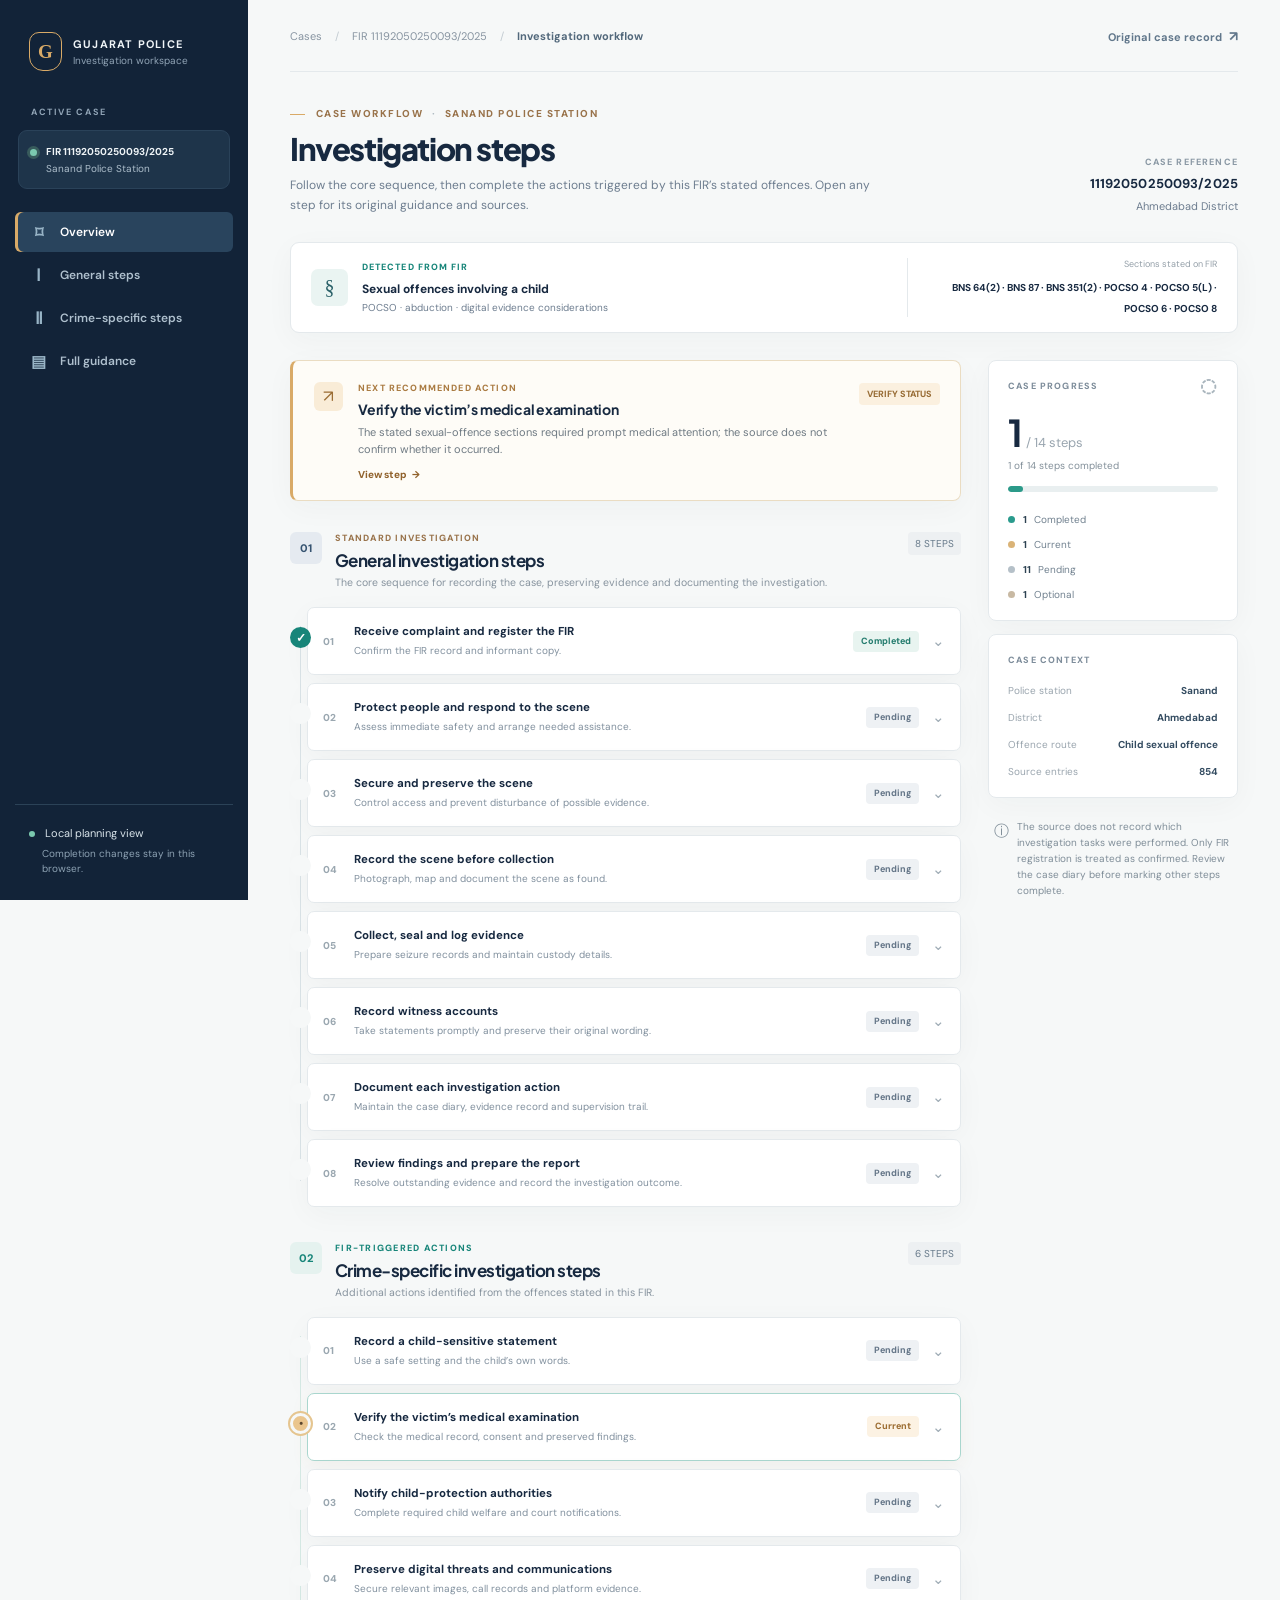
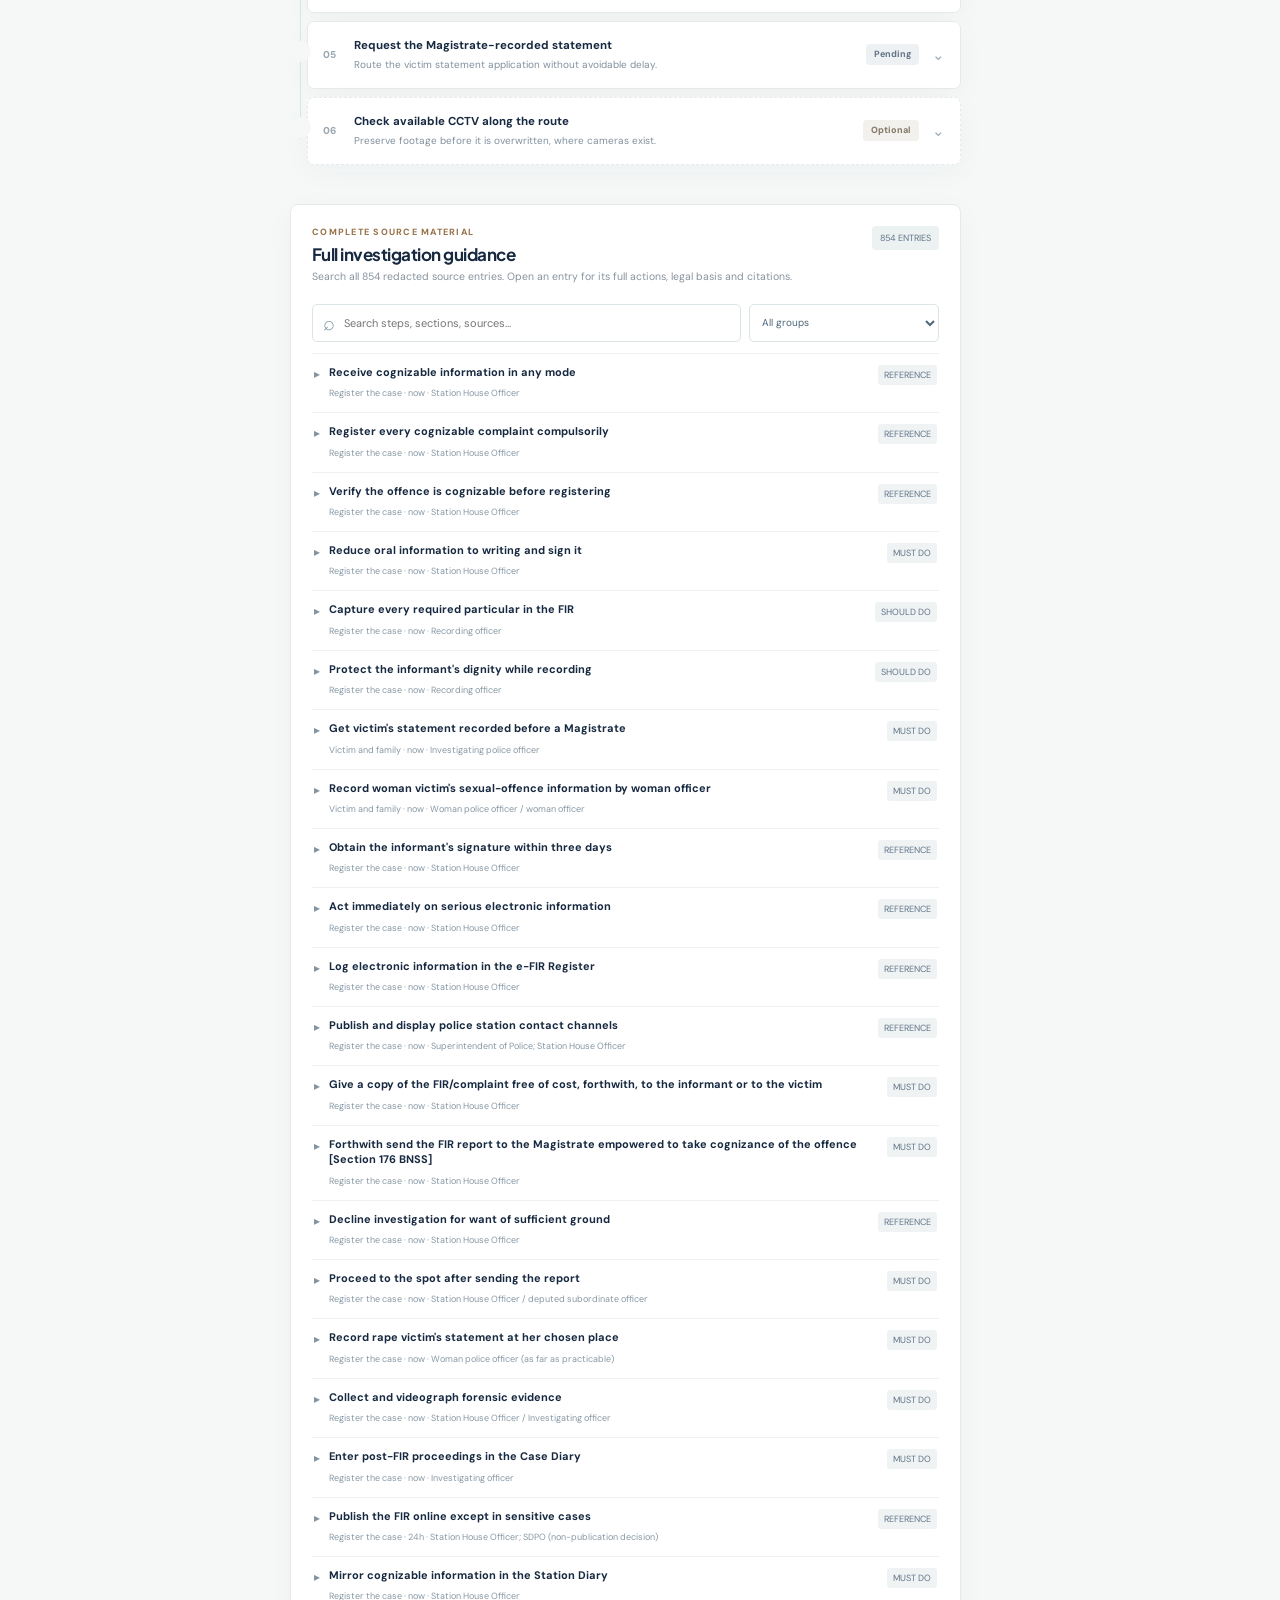
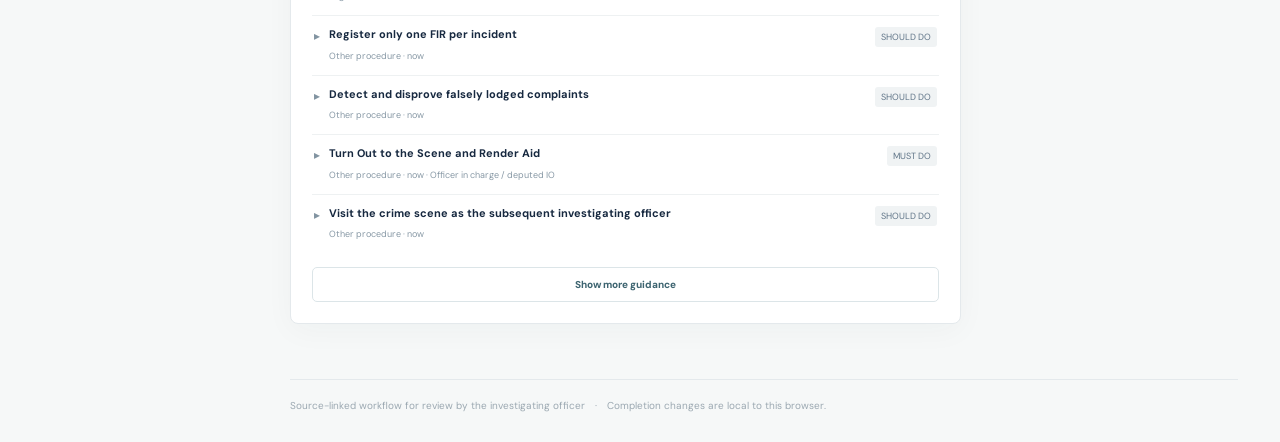
==== docs/index.html @ a94a1ee5 "Redesign investigation workflow for FIR 11192050250093" ====
<!doctype html>
<html lang="en">
<head>
  <meta charset="utf-8">
  <meta name="viewport" content="width=device-width, initial-scale=1">
  <meta name="theme-color" content="#122338">
  <meta name="description" content="A guided investigation workflow for FIR 11192050250093/2025, with source-linked general and crime-specific steps.">
  <title>Investigation workflow · FIR 11192050250093/2025</title>
  <link rel="icon" href="favicon.svg" type="image/svg+xml">
  <link rel="stylesheet" href="styles.css">
</head>
<body>
  <div class="shell">
    <aside class="sidebar" aria-label="Case navigation">
      <a class="brand" href="#top" aria-label="Investigation workspace home"><span class="brand-mark">G</span><span><strong>GUJARAT POLICE</strong><small>Investigation workspace</small></span></a>
      <div class="side-label">ACTIVE CASE</div>
      <div class="case-nav-card"><span class="case-dot"></span><div><strong>FIR 11192050250093/2025</strong><small>Sanand Police Station</small></div></div>
      <nav class="side-nav" aria-label="Page sections">
        <a href="#top" class="active"><span class="nav-icon">⌑</span> Overview</a>
        <a href="#general"><span class="nav-icon">Ⅰ</span> General steps</a>
        <a href="#specific"><span class="nav-icon">Ⅱ</span> Crime-specific steps</a>
        <a href="#library"><span class="nav-icon">▤</span> Full guidance</a>
      </nav>
      <div class="side-foot"><span class="secure-dot"></span> Local planning view <small>Completion changes stay in this browser.</small></div>
    </aside>

    <main id="top" class="main-content">
      <header class="topbar"><div class="breadcrumbs">Cases <span>/</span> FIR 11192050250093/2025 <span>/</span> <strong>Investigation workflow</strong></div><a class="source-link" href="http://200.234.38.244/cases/11192050250093-2025/index.html" target="_blank" rel="noopener noreferrer">Original case record <span aria-hidden="true">↗</span></a></header>
      <div id="load-error" class="load-error" role="alert" hidden>Case guidance could not be loaded. Refresh this page to try again.</div>
      <div class="page-intro"><div><div class="eyebrow"><span class="eyebrow-line"></span> CASE WORKFLOW <span class="eyebrow-separator">·</span> SANAND POLICE STATION</div><h1>Investigation steps</h1><p>Follow the core sequence, then complete the actions triggered by this FIR’s stated offences. Open any step for its original guidance and sources.</p></div><div class="case-id"><small>CASE REFERENCE</small><strong>11192050250093/2025</strong><span>Ahmedabad District</span></div></div>

      <section class="case-strip" aria-label="Case context"><div><span class="strip-icon">§</span><div><small>DETECTED FROM FIR</small><strong>Sexual offences involving a child</strong><p>POCSO · abduction · digital evidence considerations</p></div></div><div class="case-strip-meta"><span>Sections stated on FIR</span><strong id="section-list">Loading…</strong></div></section>

      <div class="workspace">
        <div class="workflow-column">
          <section class="attention-card" aria-labelledby="next-title"><div class="attention-icon">↗</div><div><div class="attention-label">NEXT RECOMMENDED ACTION</div><h2 id="next-title">Loading case guidance…</h2><p id="next-reason"></p><button id="jump-next" class="text-action" type="button">View step <span aria-hidden="true">→</span></button></div><span class="attention-time" id="next-time"></span></section>

          <div class="section-heading" id="general"><div class="section-no">01</div><div><div class="section-kicker">STANDARD INVESTIGATION</div><h2>General investigation steps</h2><p>The core sequence for recording the case, preserving evidence and documenting the investigation.</p></div><span class="step-count" id="general-count"></span></div>
          <div class="timeline" id="general-list" aria-label="General investigation steps"></div>

          <div class="section-heading second" id="specific"><div class="section-no teal">02</div><div><div class="section-kicker teal-text">FIR-TRIGGERED ACTIONS</div><h2>Crime-specific investigation steps</h2><p id="specific-description">Additional actions identified from the offences stated in this FIR.</p></div><span class="step-count" id="specific-count"></span></div>
          <div class="timeline specific-line" id="specific-list" aria-label="Crime-specific investigation steps"></div>

          <section class="library" id="library"><div class="library-heading"><div><div class="section-kicker">COMPLETE SOURCE MATERIAL</div><h2>Full investigation guidance</h2><p id="library-intro">Every original guidance entry remains available here, including legal basis, detailed actions and source citations.</p></div><span class="library-total" id="library-total"></span></div><div class="library-controls"><label class="search-wrap"><span aria-hidden="true">⌕</span><span class="sr-only">Search guidance</span><input id="library-search" type="search" placeholder="Search steps, sections, sources…"></label><select id="library-group" aria-label="Filter guidance group"><option value="">All groups</option></select></div><div id="library-results" class="library-results" aria-live="polite"></div><button id="library-more" class="more-button" type="button" hidden>Show more guidance</button></section>
        </div>

        <aside class="insight-column" aria-label="Investigation progress and case context"><section class="progress-panel"><div class="panel-top"><span>CASE PROGRESS</span><span class="panel-more">◌</span></div><div class="progress-number"><strong id="progress-done">1</strong><span>/ <span id="progress-total">14</span> steps</span></div><p id="progress-copy">1 of 14 steps completed</p><div class="progress-track" role="progressbar" aria-label="Investigation progress" aria-valuemin="0" aria-valuemax="14" aria-valuenow="1" id="progress-bar"><span id="progress-fill"></span></div><div class="progress-breakdown"><span><i class="key-dot done"></i><b id="count-complete">1</b> Completed</span><span><i class="key-dot current"></i><b id="count-current">1</b> Current</span><span><i class="key-dot pending"></i><b id="count-pending">11</b> Pending</span><span><i class="key-dot optional"></i><b id="count-optional">1</b> Optional</span></div></section><section class="context-panel"><div class="panel-top"><span>CASE CONTEXT</span></div><dl><div><dt>Police station</dt><dd>Sanand</dd></div><div><dt>District</dt><dd>Ahmedabad</dd></div><div><dt>Offence route</dt><dd>Child sexual offence</dd></div><div><dt>Source entries</dt><dd id="source-count">854</dd></div></dl></section><div class="status-note"><span>ⓘ</span><p>The source does not record which investigation tasks were performed. Only FIR registration is treated as confirmed. Review the case diary before marking other steps complete.</p></div></aside>
      </div>
      <footer class="footer">Source-linked workflow for review by the investigating officer <span>·</span> Completion changes are local to this browser.</footer>
    </main>
  </div>
  <script src="app.js" defer></script>
</body>
</html>
---- docs/styles.css ----
@import url('https://fonts.googleapis.com/css2?family=DM+Sans:wght@400;500;600;700&family=Plus+Jakarta+Sans:wght@500;600;700;800&display=swap');
:root{--ink:#172940;--muted:#6d7d8f;--navy:#122338;--navy-2:#1d344e;--line:#e4e9ec;--paper:#fff;--bg:#f6f8f8;--teal:#178579;--teal-soft:#e8f4f1;--gold:#d9aa67;--amber:#ad7333;--amber-soft:#fbf4e8;--shadow:0 7px 30px rgba(25,50,67,.035);font-family:'DM Sans',Arial,sans-serif;color:var(--ink);background:var(--bg)}*{box-sizing:border-box}html{scroll-behavior:smooth}body{margin:0;min-width:320px}button,input,select{font:inherit}button{cursor:pointer}a{color:inherit;text-decoration:none}.sr-only{position:absolute;width:1px;height:1px;padding:0;margin:-1px;overflow:hidden;clip:rect(0,0,0,0);white-space:nowrap;border:0}.shell{display:flex;min-height:100vh}.sidebar{width:248px;flex:0 0 248px;background:var(--navy);color:#eff4f7;position:sticky;top:0;height:100vh;padding:32px 15px 24px;display:flex;flex-direction:column}.brand{display:flex;align-items:center;gap:11px;padding:0 14px 35px}.brand-mark{display:grid;place-items:center;width:33px;height:39px;border:1.5px solid var(--gold);border-radius:10px 10px 14px 14px;color:var(--gold);font-family:Georgia,serif;font-size:19px;font-weight:700}.brand strong{display:block;font-size:11px;letter-spacing:.11em}.brand small{display:block;color:#91a4b6;font-size:10px;margin-top:3px}.side-label{font-size:9px;letter-spacing:.18em;font-weight:700;color:#91a4b6;padding:0 16px 12px}.case-nav-card{display:flex;gap:9px;align-items:flex-start;background:#1e344a;border:1px solid #2a4259;border-radius:9px;padding:13px 11px;margin:0 3px 23px}.case-dot{height:7px;width:7px;border-radius:50%;background:#7bc9af;box-shadow:0 0 0 3px #385b5c;margin-top:5px;flex:0 0 auto}.case-nav-card strong{display:block;font-size:10px;font-weight:700;line-height:1.5}.case-nav-card small{display:block;color:#aebfcc;font-size:10px;margin-top:3px}.side-nav{display:grid;gap:3px}.side-nav a{height:40px;display:flex;align-items:center;gap:13px;padding:0 15px;border-radius:6px;color:#afc0ce;font-size:12px;font-weight:600}.side-nav a:hover,.side-nav a:focus-visible{background:#233b54;color:#fff}.side-nav a.active{background:#29445d;color:#fff;box-shadow:inset 3px 0 var(--gold)}.nav-icon{width:17px;text-align:center;font-family:Georgia,serif;font-size:16px;color:#98b4c6}.side-foot{margin-top:auto;color:#d8e3e9;border-top:1px solid #2b4257;padding:20px 14px 0;font-size:11px;line-height:1.5}.side-foot small{display:block;color:#8da2b3;margin:5px 0 0 13px;font-size:10px}.secure-dot{display:inline-block;width:6px;height:6px;background:#7bc9af;border-radius:50%;margin-right:7px}.main-content{min-width:0;flex:1;padding:0 42px}.topbar{height:72px;display:flex;align-items:center;justify-content:space-between;border-bottom:1px solid var(--line);gap:12px}.breadcrumbs{color:#8794a1;font-size:11px;white-space:nowrap;overflow:hidden;text-overflow:ellipsis}.breadcrumbs span{padding:0 10px;color:#c2cbd1}.breadcrumbs strong{color:#52687b;font-weight:700}.source-link{font-size:11px;font-weight:700;color:#61778b;white-space:nowrap}.source-link:hover{text-decoration:underline}.source-link span{font-size:14px;margin-left:4px}.page-intro{display:flex;align-items:end;justify-content:space-between;gap:20px;padding:35px 0 26px}.eyebrow,.section-kicker{font-size:10px;letter-spacing:.15em;color:#99734b;font-weight:800}.eyebrow-line{display:inline-block;width:15px;height:1px;background:var(--gold);vertical-align:middle;margin-right:7px}.eyebrow-separator{padding:0 5px;color:#aeb9c0}h1,h2,h3,p{margin-top:0}h1,h2,h3{font-family:'Plus Jakarta Sans',Arial,sans-serif}h1{font-size:31px;letter-spacing:-.045em;margin:9px 0 7px;font-weight:800}.page-intro p{font-size:12px;color:var(--muted);margin:0;max-width:600px;line-height:1.7}.case-id{text-align:right;white-space:nowrap;padding-bottom:1px}.case-id small{display:block;font-size:9px;letter-spacing:.13em;color:#8b99a5;font-weight:800}.case-id strong{display:block;font-size:13px;margin:7px 0 2px;letter-spacing:.01em}.case-id span{font-size:11px;color:var(--muted)}.case-strip{background:#fff;border:1px solid var(--line);border-radius:9px;box-shadow:var(--shadow);display:flex;align-items:center;justify-content:space-between;gap:18px;padding:15px 20px;margin-bottom:27px}.case-strip>div:first-child{display:flex;align-items:center;gap:14px}.strip-icon{width:37px;height:37px;border-radius:7px;display:grid;place-items:center;color:#285f67;background:#eaf4f2;font-family:Georgia,serif;font-size:20px}.case-strip small{display:block;font-size:9px;color:var(--teal);font-weight:800;letter-spacing:.12em;margin-bottom:4px}.case-strip strong{font-size:12px}.case-strip p{font-size:10px;color:var(--muted);margin:3px 0 0}.case-strip-meta{text-align:right;border-left:1px solid var(--line);padding-left:20px;max-width:310px}.case-strip-meta span{display:block;color:#95a0a9;font-size:9px;margin-bottom:5px}.case-strip-meta strong{font-size:10px;line-height:1.5}.workspace{display:grid;grid-template-columns:minmax(0,1fr) 250px;gap:27px;align-items:start;max-width:1450px;margin:auto}.workflow-column{min-width:0}.attention-card{min-height:119px;background:#fefcf7;border:1px solid #eadcc2;border-left:3px solid var(--gold);box-shadow:var(--shadow);border-radius:8px;padding:21px 21px 17px;display:flex;gap:15px;position:relative;margin-bottom:31px}.attention-icon{width:29px;height:29px;flex:0 0 auto;border-radius:6px;background:#f9ecd7;color:#9b6d34;display:grid;place-items:center;font-size:17px}.attention-label{font-size:9px;letter-spacing:.13em;font-weight:800;color:#aa7b42;margin-bottom:6px}.attention-card h2{font-size:14px;line-height:1.4;letter-spacing:-.015em;margin:0 110px 5px 0}.attention-card p{font-size:11px;line-height:1.5;color:#6f7a83;margin:0 90px 5px 0}.text-action{border:0;background:none;color:#91622c;font-size:10px;font-weight:800;padding:0}.text-action:hover{text-decoration:underline}.text-action span{margin-left:3px}.attention-time{position:absolute;top:22px;right:20px;background:#fbf0df;color:#986c35;font-size:9px;font-weight:800;padding:5px 8px;border-radius:4px}.section-heading{display:flex;align-items:flex-start;gap:13px;margin-bottom:15px;scroll-margin-top:24px}.section-heading.second{margin-top:35px}.section-no{width:32px;height:32px;flex:0 0 32px;background:#e5eaf0;color:#365370;border-radius:6px;display:grid;place-items:center;font-size:11px;font-weight:800}.section-no.teal{background:#e5f2ef;color:var(--teal)}.teal-text{color:var(--teal)}.section-kicker{font-size:9px;letter-spacing:.14em;margin:0 0 5px}.section-heading h2,.library h2{font-size:17px;letter-spacing:-.03em;margin:0 0 4px}.section-heading p,.library-heading p{font-size:10.5px;color:#87939e;line-height:1.6;margin:0}.step-count{margin-left:auto;font-size:10px;color:#657889;background:#edf0f2;border-radius:4px;white-space:nowrap;padding:5px 7px}.timeline{position:relative;padding-left:17px}.timeline:before{content:'';position:absolute;left:10px;top:19px;bottom:26px;width:1px;background:#d9e2e6}.timeline.specific-line:before{background:#d5e9e4}.step-item{position:relative;margin-bottom:8px}.step-node{position:absolute;left:-17px;top:20px;width:21px;height:21px;background:var(--bg);border-radius:50%;z-index:2;display:grid;place-items:center;color:#a3b0b9;font-weight:800;font-size:11px}.step-item.complete .step-node{background:var(--teal);color:#fff;font-size:12px}.step-item.current .step-node{background:#eac58d;color:#5b462d;border:3px solid var(--bg);box-shadow:0 0 0 2px #e5c58f}.step-card{display:block;background:var(--paper);border:1px solid var(--line);border-radius:7px;box-shadow:var(--shadow);overflow:hidden}.step-item.current .step-card{border-color:#dec69d;box-shadow:0 4px 17px rgba(177,132,72,.07)}.step-item.specific.current .step-card{border-color:#a9d6ce}.step-item.optional .step-card{border-style:dashed}.step-card summary{list-style:none;display:flex;align-items:center;gap:12px;padding:15px 15px;cursor:pointer;min-height:66px}.step-card summary::-webkit-details-marker{display:none}.step-card summary:hover{background:#fafcfc}.step-order{font-size:10px;color:#9aa7b0;font-weight:800;min-width:19px}.step-main{flex:1;min-width:0}.step-main strong{display:block;font-size:11.5px;line-height:1.35;font-weight:700}.step-main small{display:block;color:#81909e;font-size:10px;margin-top:4px;line-height:1.4}.badge{font-size:9px;font-weight:800;line-height:1;white-space:nowrap;padding:6px 8px;border-radius:4px}.badge.complete{color:#247c6e;background:#e8f4f0}.badge.current{color:#9c6d32;background:#fcf2e3}.badge.pending{color:#657688;background:#eef1f4}.badge.optional{color:#857868;background:#f3f1ee}.chevron{color:#9eabb5;margin-left:1px;font-size:15px;transition:transform .2s}.step-card[open] .chevron{transform:rotate(180deg)}.step-detail{border-top:1px solid var(--line);padding:14px 17px 16px 46px;color:#4f6172}.step-detail p{font-size:11px;line-height:1.6;margin:0 0 12px}.detail-label{font-size:9px;font-weight:800;letter-spacing:.11em;color:#8492a0;margin:0 0 7px}.source-actions{display:grid;gap:6px;padding-left:15px;margin:0 0 13px;font-size:10.5px;line-height:1.5}.source-actions li{padding-left:2px}.source-citations{display:flex;flex-wrap:wrap;gap:5px;margin:0 0 12px}.citation-tag{background:#eef2f4;color:#596d7e;border-radius:4px;font-size:9px;padding:4px 6px}.detail-foot{display:flex;align-items:center;justify-content:space-between;gap:10px}.detail-foot small{font-size:9.5px;color:#81909d}.complete-button{border:1px solid #bcd6cf;background:#f4faf8;border-radius:4px;color:#217a6e;font-size:10px;font-weight:800;padding:7px 10px;white-space:nowrap}.complete-button:hover{background:#e6f3ee}.complete-button.undo{color:#667b89;border-color:#d9e1e5;background:#fff}.insight-column{position:sticky;top:22px;display:grid;gap:13px}.progress-panel,.context-panel{background:#fff;border:1px solid var(--line);border-radius:8px;padding:19px;box-shadow:var(--shadow)}.panel-top{display:flex;justify-content:space-between;align-items:center;color:#7e8d9b;font-size:9px;font-weight:800;letter-spacing:.13em}.panel-more{font-size:19px;line-height:.5;color:#a9b5bd}.progress-number{margin-top:22px;display:flex;align-items:baseline;gap:6px}.progress-number strong{font-family:'Plus Jakarta Sans';font-size:37px;letter-spacing:-.07em;line-height:1}.progress-number span{font-size:13px;color:#99a5af}.progress-panel>p{font-size:10px;color:#83909a;margin:8px 0 14px}.progress-track{height:6px;background:#e9eff0;border-radius:99px;overflow:hidden}.progress-track span{display:block;background:#2b9a89;width:7.14%;height:100%;border-radius:99px;transition:width .2s}.progress-breakdown{display:grid;gap:12px;margin-top:21px;font-size:10px;color:#71818f}.progress-breakdown>span{display:flex;align-items:center;gap:7px}.progress-breakdown b{color:#2d4252;font-weight:700}.key-dot{display:inline-block;width:7px;height:7px;border-radius:50%;margin-right:1px}.key-dot.done{background:#2a9b8d}.key-dot.current{background:#dab377}.key-dot.pending{background:#b5c0c8}.context-panel{padding:19px}.context-panel dl{margin:18px 0 0}.context-panel dl div{display:flex;align-items:start;justify-content:space-between;gap:8px;margin-top:14px}.context-panel dt{font-size:10px;color:#9aa5ae}.context-panel dd{font-size:10px;color:#344c61;text-align:right;margin:0;font-weight:700}.status-note{display:flex;gap:8px;color:#7f8d98;padding:8px 6px;font-size:10px;line-height:1.6}.status-note span{font-size:15px;flex:0 0 auto}.status-note p{margin:0}.library{margin:39px 0 55px;border:1px solid var(--line);background:#fff;border-radius:8px;box-shadow:var(--shadow);padding:21px;scroll-margin-top:24px}.library-heading{display:flex;gap:15px;justify-content:space-between}.library-total{font-size:9px;white-space:nowrap;padding:6px 8px;height:max-content;border-radius:4px;background:#ecf1f2;color:#607687}.library-controls{display:flex;gap:8px;margin:18px 0 11px}.search-wrap{display:flex;align-items:center;gap:7px;border:1px solid #dce4e7;border-radius:5px;padding:0 10px;flex:1;color:#8499a7}.search-wrap span{font-size:20px}.search-wrap input{border:0;outline:none;background:transparent;min-width:0;width:100%;height:36px;font-size:11px;color:var(--ink)}.library select{height:38px;max-width:190px;border:1px solid #dce4e7;background:#fff;color:#50687a;border-radius:5px;font-size:10px;padding:0 8px}.library-result{border-top:1px solid #eef1f2}.library-result summary{list-style:none;display:flex;gap:9px;align-items:flex-start;padding:11px 2px;cursor:pointer}.library-result summary::-webkit-details-marker{display:none}.library-result summary:hover{color:#187f73}.library-result .result-arrow{font-size:12px;color:#8294a1;margin-top:1px}.library-result summary span:nth-child(2){flex:1}.library-result strong{display:block;font-size:11px;line-height:1.4}.library-result small{font-size:9px;color:#8798a5}.result-status{font-size:9px;color:#607588;background:#f0f3f4;border-radius:3px;padding:4px 6px;white-space:nowrap}.result-detail{padding:0 17px 13px;font-size:10.5px;color:#51677a;line-height:1.65}.result-detail p{margin:0 0 8px}.result-detail ul{padding-left:18px;margin:7px 0}.result-detail li{margin-bottom:4px}.result-detail h4{font-size:9px;letter-spacing:.08em;color:#7c8f9b;margin:12px 0 4px;text-transform:uppercase}.result-detail .citation-tag{display:inline-block;margin:2px 3px 2px 0}.more-button{width:100%;border:1px solid #dce5e8;border-radius:5px;background:#fff;color:#3d6470;font-size:10px;font-weight:800;padding:10px;margin-top:14px}.more-button:hover{background:#f4f8f8}.empty-results{font-size:11px;color:#7d8c98;padding:18px 0}.footer{font-size:10px;color:#9ba8b1;border-top:1px solid var(--line);padding:19px 0 30px;max-width:1450px;margin:auto}.footer span{padding:0 7px}.load-error{margin-top:15px;background:#fff3e8;color:#915329;border:1px solid #e9c49c;border-radius:5px;padding:12px;font-size:12px}
@media(max-width:1180px){.main-content{padding:0 28px}.workspace{grid-template-columns:minmax(0,1fr) 230px;gap:17px}.sidebar{width:220px;flex-basis:220px}.case-id{display:none}}
@media(max-width:900px){.sidebar{width:74px;flex-basis:74px;align-items:center;padding:20px 7px}.brand{padding:0 0 25px}.brand strong,.brand small,.side-label,.case-nav-card,.side-nav a:not(.active),.side-foot{display:none}.side-nav a.active{font-size:0;padding:0;width:42px;justify-content:center}.side-nav a.active .nav-icon{font-size:20px}.main-content{padding:0 22px}.workspace{grid-template-columns:1fr}.insight-column{position:static;grid-row:1;grid-template-columns:1fr 1fr}.status-note{grid-column:1/-1}.progress-panel,.context-panel{min-height:180px}}
@media(max-width:620px){.shell{display:block}.sidebar{position:static;width:100%;height:auto;display:flex;flex-direction:row;justify-content:space-between;padding:9px 14px}.brand{padding:0}.brand strong,.brand small{display:block}.side-nav{display:flex;gap:3px}.side-nav a{display:flex!important;width:32px!important;height:32px!important;font-size:0!important;padding:0!important;justify-content:center}.side-nav a .nav-icon{font-size:16px!important}.main-content{padding:0 15px}.topbar{height:50px}.breadcrumbs{font-size:9px}.source-link{font-size:9px}.page-intro{padding:23px 0 18px}.page-intro h1{font-size:26px}.page-intro p{font-size:11px}.case-strip{display:block;padding:13px;margin-bottom:17px}.case-strip-meta{max-width:none;text-align:left;margin-top:12px;padding:10px 0 0;border-left:0;border-top:1px solid var(--line)}.insight-column{grid-template-columns:1fr 1fr;gap:8px}.progress-panel,.context-panel{padding:12px;min-height:0}.progress-number{margin-top:13px}.progress-number strong{font-size:27px}.progress-breakdown{gap:6px;margin-top:12px}.context-panel dl{margin-top:11px}.context-panel dl div{margin-top:9px;display:block}.context-panel dd{text-align:left;margin-top:2px}.attention-card{margin-bottom:22px;padding:15px}.attention-card h2,.attention-card p{margin-right:0}.attention-time{position:static;align-self:start;white-space:nowrap}.section-heading h2,.library h2{font-size:15px}.step-count{display:none}.step-card summary{gap:8px;padding:12px 10px}.badge{font-size:8px;padding:5px 6px}.step-main strong{font-size:11px}.step-detail{padding:12px 12px 14px 38px}.library{padding:15px}.library-controls{display:block}.library select{margin-top:7px;max-width:none;width:100%}.footer{padding-bottom:20px}}
@media(prefers-reduced-motion:reduce){html{scroll-behavior:auto}.progress-track span,.chevron{transition:none}}
.key-dot.optional{background:#c8b9a3}.complete-button:disabled{cursor:default;opacity:.7}
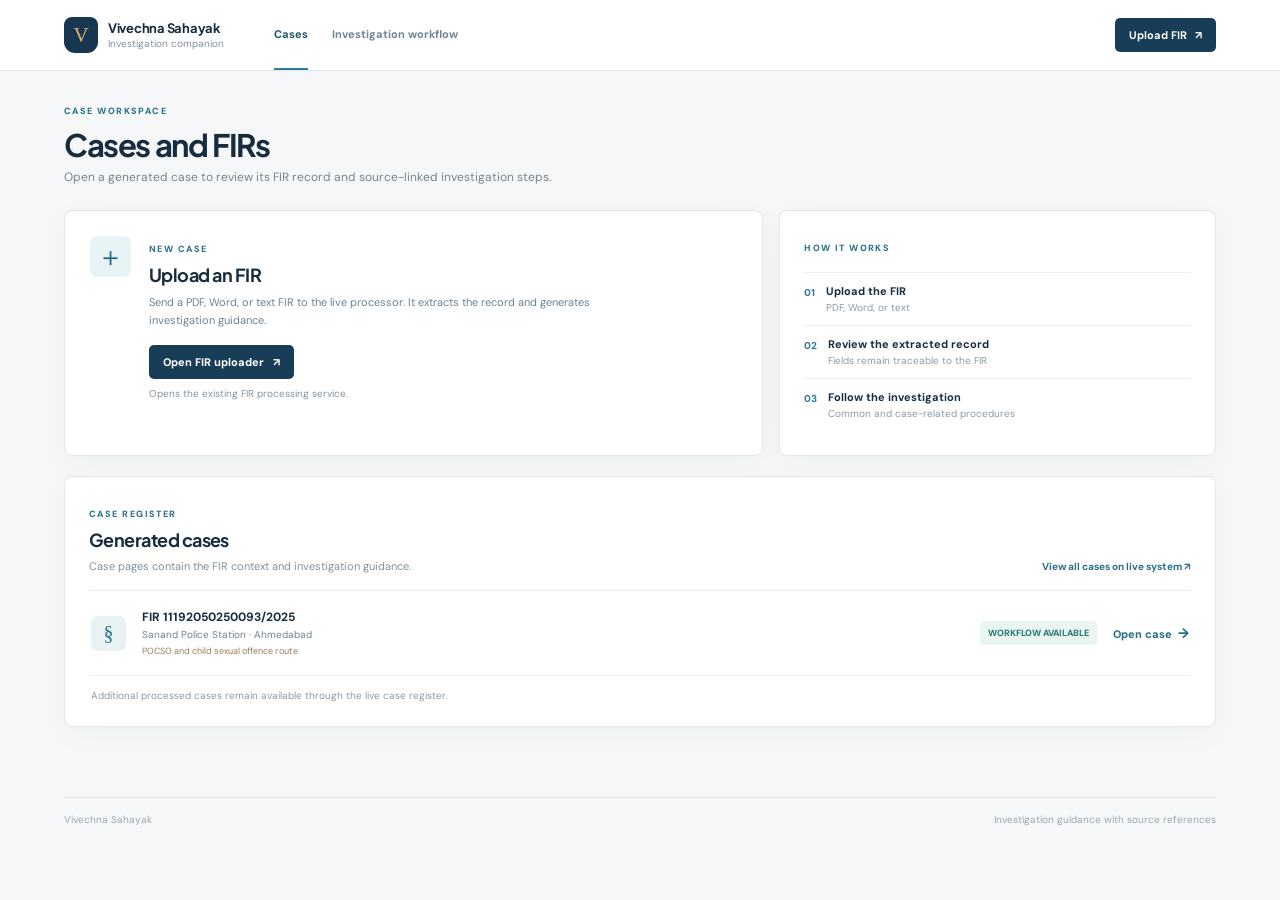
==== commit 2b7b2e68: "Integrate investigation timeline into case website" ====
--- a/docs/index.html
+++ b/docs/index.html
@@ -3,52 +3,22 @@
 <head>
   <meta charset="utf-8">
   <meta name="viewport" content="width=device-width, initial-scale=1">
-  <meta name="theme-color" content="#122338">
-  <meta name="description" content="A guided investigation workflow for FIR 11192050250093/2025, with source-linked general and crime-specific steps.">
-  <title>Investigation workflow · FIR 11192050250093/2025</title>
+  <meta name="theme-color" content="#15334b">
+  <meta name="description" content="Vivechna Sahayak case workspace: upload an FIR and open source-linked investigation guidance.">
+  <title>Vivechna Sahayak · Cases</title>
   <link rel="icon" href="favicon.svg" type="image/svg+xml">
-  <link rel="stylesheet" href="styles.css">
+  <link rel="stylesheet" href="home.css">
 </head>
 <body>
-  <div class="shell">
-    <aside class="sidebar" aria-label="Case navigation">
-      <a class="brand" href="#top" aria-label="Investigation workspace home"><span class="brand-mark">G</span><span><strong>GUJARAT POLICE</strong><small>Investigation workspace</small></span></a>
-      <div class="side-label">ACTIVE CASE</div>
-      <div class="case-nav-card"><span class="case-dot"></span><div><strong>FIR 11192050250093/2025</strong><small>Sanand Police Station</small></div></div>
-      <nav class="side-nav" aria-label="Page sections">
-        <a href="#top" class="active"><span class="nav-icon">⌑</span> Overview</a>
-        <a href="#general"><span class="nav-icon">Ⅰ</span> General steps</a>
-        <a href="#specific"><span class="nav-icon">Ⅱ</span> Crime-specific steps</a>
-        <a href="#library"><span class="nav-icon">▤</span> Full guidance</a>
-      </nav>
-      <div class="side-foot"><span class="secure-dot"></span> Local planning view <small>Completion changes stay in this browser.</small></div>
-    </aside>
-
-    <main id="top" class="main-content">
-      <header class="topbar"><div class="breadcrumbs">Cases <span>/</span> FIR 11192050250093/2025 <span>/</span> <strong>Investigation workflow</strong></div><a class="source-link" href="http://200.234.38.244/cases/11192050250093-2025/index.html" target="_blank" rel="noopener noreferrer">Original case record <span aria-hidden="true">↗</span></a></header>
-      <div id="load-error" class="load-error" role="alert" hidden>Case guidance could not be loaded. Refresh this page to try again.</div>
-      <div class="page-intro"><div><div class="eyebrow"><span class="eyebrow-line"></span> CASE WORKFLOW <span class="eyebrow-separator">·</span> SANAND POLICE STATION</div><h1>Investigation steps</h1><p>Follow the core sequence, then complete the actions triggered by this FIR’s stated offences. Open any step for its original guidance and sources.</p></div><div class="case-id"><small>CASE REFERENCE</small><strong>11192050250093/2025</strong><span>Ahmedabad District</span></div></div>
-
-      <section class="case-strip" aria-label="Case context"><div><span class="strip-icon">§</span><div><small>DETECTED FROM FIR</small><strong>Sexual offences involving a child</strong><p>POCSO · abduction · digital evidence considerations</p></div></div><div class="case-strip-meta"><span>Sections stated on FIR</span><strong id="section-list">Loading…</strong></div></section>
-
-      <div class="workspace">
-        <div class="workflow-column">
-          <section class="attention-card" aria-labelledby="next-title"><div class="attention-icon">↗</div><div><div class="attention-label">NEXT RECOMMENDED ACTION</div><h2 id="next-title">Loading case guidance…</h2><p id="next-reason"></p><button id="jump-next" class="text-action" type="button">View step <span aria-hidden="true">→</span></button></div><span class="attention-time" id="next-time"></span></section>
-
-          <div class="section-heading" id="general"><div class="section-no">01</div><div><div class="section-kicker">STANDARD INVESTIGATION</div><h2>General investigation steps</h2><p>The core sequence for recording the case, preserving evidence and documenting the investigation.</p></div><span class="step-count" id="general-count"></span></div>
-          <div class="timeline" id="general-list" aria-label="General investigation steps"></div>
-
-          <div class="section-heading second" id="specific"><div class="section-no teal">02</div><div><div class="section-kicker teal-text">FIR-TRIGGERED ACTIONS</div><h2>Crime-specific investigation steps</h2><p id="specific-description">Additional actions identified from the offences stated in this FIR.</p></div><span class="step-count" id="specific-count"></span></div>
-          <div class="timeline specific-line" id="specific-list" aria-label="Crime-specific investigation steps"></div>
-
-          <section class="library" id="library"><div class="library-heading"><div><div class="section-kicker">COMPLETE SOURCE MATERIAL</div><h2>Full investigation guidance</h2><p id="library-intro">Every original guidance entry remains available here, including legal basis, detailed actions and source citations.</p></div><span class="library-total" id="library-total"></span></div><div class="library-controls"><label class="search-wrap"><span aria-hidden="true">⌕</span><span class="sr-only">Search guidance</span><input id="library-search" type="search" placeholder="Search steps, sections, sources…"></label><select id="library-group" aria-label="Filter guidance group"><option value="">All groups</option></select></div><div id="library-results" class="library-results" aria-live="polite"></div><button id="library-more" class="more-button" type="button" hidden>Show more guidance</button></section>
-        </div>
-
-        <aside class="insight-column" aria-label="Investigation progress and case context"><section class="progress-panel"><div class="panel-top"><span>CASE PROGRESS</span><span class="panel-more">◌</span></div><div class="progress-number"><strong id="progress-done">1</strong><span>/ <span id="progress-total">14</span> steps</span></div><p id="progress-copy">1 of 14 steps completed</p><div class="progress-track" role="progressbar" aria-label="Investigation progress" aria-valuemin="0" aria-valuemax="14" aria-valuenow="1" id="progress-bar"><span id="progress-fill"></span></div><div class="progress-breakdown"><span><i class="key-dot done"></i><b id="count-complete">1</b> Completed</span><span><i class="key-dot current"></i><b id="count-current">1</b> Current</span><span><i class="key-dot pending"></i><b id="count-pending">11</b> Pending</span><span><i class="key-dot optional"></i><b id="count-optional">1</b> Optional</span></div></section><section class="context-panel"><div class="panel-top"><span>CASE CONTEXT</span></div><dl><div><dt>Police station</dt><dd>Sanand</dd></div><div><dt>District</dt><dd>Ahmedabad</dd></div><div><dt>Offence route</dt><dd>Child sexual offence</dd></div><div><dt>Source entries</dt><dd id="source-count">854</dd></div></dl></section><div class="status-note"><span>ⓘ</span><p>The source does not record which investigation tasks were performed. Only FIR registration is treated as confirmed. Review the case diary before marking other steps complete.</p></div></aside>
-      </div>
-      <footer class="footer">Source-linked workflow for review by the investigating officer <span>·</span> Completion changes are local to this browser.</footer>
-    </main>
-  </div>
-  <script src="app.js" defer></script>
+  <header class="site-header"><div class="header-inner"><a class="brand" href="./"><span class="brand-mark">V</span><span><strong>Vivechna Sahayak</strong><small>Investigation companion</small></span></a><nav aria-label="Main navigation"><a class="active" href="./" aria-current="page">Cases</a><a href="cases/11192050250093-2025/">Investigation workflow</a></nav><a class="header-upload" href="http://200.234.38.244/">Upload FIR <span aria-hidden="true">↗</span></a></div></header>
+  <main class="home-main">
+    <div class="page-heading"><div><div class="eyebrow">CASE WORKSPACE</div><h1>Cases and FIRs</h1><p>Open a generated case to review its FIR record and source-linked investigation steps.</p></div></div>
+    <div class="home-grid">
+      <section class="upload-card" aria-labelledby="upload-heading"><div class="card-icon" aria-hidden="true">＋</div><div><span class="card-kicker">NEW CASE</span><h2 id="upload-heading">Upload an FIR</h2><p>Send a PDF, Word, or text FIR to the live processor. It extracts the record and generates investigation guidance.</p><a class="primary-action" href="http://200.234.38.244/">Open FIR uploader <span aria-hidden="true">↗</span></a><small>Opens the existing FIR processing service.</small></div></section>
+      <section class="steps-card" aria-label="How cases are processed"><span class="card-kicker">HOW IT WORKS</span><ol><li><span>01</span><div><strong>Upload the FIR</strong><small>PDF, Word, or text</small></div></li><li><span>02</span><div><strong>Review the extracted record</strong><small>Fields remain traceable to the FIR</small></div></li><li><span>03</span><div><strong>Follow the investigation</strong><small>Common and case-related procedures</small></div></li></ol></section>
+    </div>
+    <section class="cases-section" aria-labelledby="cases-heading"><div class="section-header"><div><span class="card-kicker">CASE REGISTER</span><h2 id="cases-heading">Generated cases</h2><p>Case pages contain the FIR context and investigation guidance.</p></div><a href="http://200.234.38.244/">View all cases on live system <span aria-hidden="true">↗</span></a></div><div class="case-row"><div class="case-symbol" aria-hidden="true">§</div><div class="case-details"><strong>FIR 11192050250093/2025</strong><span>Sanand Police Station · Ahmedabad</span><small>POCSO and child sexual offence route</small></div><span class="case-status">WORKFLOW AVAILABLE</span><a class="case-open" href="cases/11192050250093-2025/">Open case <span aria-hidden="true">→</span></a></div><p class="case-note">Additional processed cases remain available through the live case register.</p></section>
+  </main>
+  <footer class="site-footer"><span>Vivechna Sahayak</span><span>Investigation guidance with source references</span></footer>
 </body>
 </html>
--- a/docs/home.css
+++ b/docs/home.css
@@ -0,0 +1,4 @@
+@import url('https://fonts.googleapis.com/css2?family=DM+Sans:wght@400;500;600;700&family=Plus+Jakarta+Sans:wght@500;600;700;800&display=swap');
+:root{font-family:'DM Sans',Arial,sans-serif;color:#172c3f;background:#f5f7f8}*{box-sizing:border-box}body{margin:0}a{text-decoration:none;color:inherit}.site-header{background:#fff;border-bottom:1px solid #dde6ea}.header-inner{max-width:1200px;margin:auto;height:70px;padding:0 24px;display:flex;align-items:center;gap:50px}.brand{display:flex;align-items:center;gap:10px;white-space:nowrap}.brand-mark{width:34px;height:36px;display:grid;place-items:center;background:#17364f;color:#d8ae72;border-radius:8px 8px 11px 11px;font-family:Georgia,serif;font-size:21px}.brand strong{display:block;font-family:'Plus Jakarta Sans',Arial,sans-serif;font-size:13px;letter-spacing:-.02em}.brand small{display:block;font-size:10px;color:#80919f;margin-top:1px}.site-header nav{display:flex;gap:24px;height:100%;align-items:center}.site-header nav a{font-size:11px;font-weight:700;color:#708392;display:flex;align-items:center;height:100%;border-bottom:2px solid transparent}.site-header nav a:hover,.site-header nav a.active{color:#1e526a;border-color:#317b98}.header-upload{margin-left:auto;display:inline-flex;gap:8px;align-items:center;background:#183d57;color:#fff;border-radius:5px;padding:10px 14px;font-size:11px;font-weight:700;white-space:nowrap}.header-upload:hover,.primary-action:hover{background:#0e2d44}.home-main{max-width:1200px;margin:auto;padding:34px 24px 70px}.eyebrow,.card-kicker{font-size:9px;letter-spacing:.16em;color:#28718b;font-weight:800}.page-heading h1{font-family:'Plus Jakarta Sans',Arial,sans-serif;font-size:31px;letter-spacing:-.045em;margin:8px 0 5px}.page-heading p{font-size:12px;color:#738592;margin:0}.home-grid{display:grid;grid-template-columns:minmax(0,1.6fr) minmax(275px,1fr);gap:16px;margin-top:25px}.upload-card,.steps-card,.cases-section{background:#fff;border:1px solid #e0e8eb;border-radius:8px;box-shadow:0 7px 30px rgba(25,50,67,.035)}.upload-card{display:flex;gap:18px;padding:25px}.card-icon{width:41px;height:41px;flex:0 0 41px;display:grid;place-items:center;background:#e8f3f5;color:#216785;border-radius:7px;font-size:27px;font-weight:300}.upload-card h2,.cases-section h2{font-family:'Plus Jakarta Sans',Arial,sans-serif;font-size:18px;letter-spacing:-.03em;margin:6px 0 8px}.upload-card p{font-size:11px;line-height:1.6;color:#6d8190;max-width:480px;margin:0 0 16px}.primary-action{display:inline-flex;gap:9px;background:#183d57;color:#fff;border-radius:5px;padding:10px 14px;font-size:11px;font-weight:800}.upload-card small{display:block;color:#8194a2;font-size:10px;margin-top:8px}.steps-card{padding:24px}.steps-card ol{padding:0;margin:16px 0 0;list-style:none}.steps-card li{display:flex;gap:11px;padding:11px 0;border-top:1px solid #edf1f2}.steps-card li>span{color:#317b98;font-size:10px;font-weight:800;margin-top:2px}.steps-card strong{display:block;font-size:11px}.steps-card small{display:block;color:#8b9aa5;font-size:10px;margin-top:3px}.cases-section{margin-top:20px;padding:24px}.section-header{display:flex;align-items:end;justify-content:space-between;gap:16px;border-bottom:1px solid #e4ebee;padding-bottom:17px}.section-header p{font-size:11px;color:#80909c;margin:0}.section-header>a{font-size:10px;color:#2e6f89;font-weight:800;white-space:nowrap}.section-header>a:hover{text-decoration:underline}.case-row{display:flex;align-items:center;gap:16px;padding:18px 2px}.case-symbol{width:35px;height:35px;display:grid;place-items:center;background:#e8f2f5;color:#2b7189;border-radius:7px;font-family:Georgia,serif;font-size:20px}.case-details{flex:1}.case-details strong{display:block;font-size:12px}.case-details span{display:block;color:#6f8290;font-size:10px;margin-top:3px}.case-details small{display:block;color:#9a7c5c;font-size:9px;margin-top:4px}.case-status{color:#247b6d;background:#eaf5f0;font-size:9px;font-weight:800;border-radius:4px;padding:6px 8px;white-space:nowrap}.case-open{color:#276e87;font-size:11px;font-weight:800;white-space:nowrap}.case-open:hover{text-decoration:underline}.case-open span{font-size:14px;margin-left:3px}.case-note{font-size:10px;color:#8a9aa5;border-top:1px solid #eef1f3;margin:0;padding:13px 2px 0}.site-footer{max-width:1152px;margin:auto;border-top:1px solid #e2e9ec;padding:15px 0 25px;display:flex;justify-content:space-between;color:#9aa8b0;font-size:10px}
+@media(max-width:760px){.header-inner{gap:16px;padding:0 15px}.site-header nav{gap:12px}.site-header nav a{font-size:10px}.home-main{padding:25px 15px 50px}.home-grid{grid-template-columns:1fr}.site-footer{padding:15px}.case-status{display:none}}
+@media(max-width:520px){.brand small{display:none}.brand strong{font-size:11px}.header-inner{height:58px}.site-header nav a:nth-child(2){display:none}.header-upload{padding:8px;font-size:10px}.page-heading h1{font-size:26px}.section-header{align-items:start;display:block}.section-header>a{display:inline-block;margin-top:10px}.case-row{gap:9px}.case-details strong{font-size:11px}.case-open{font-size:10px}.case-open span{display:none}.steps-card{padding:18px}.upload-card{padding:18px}}
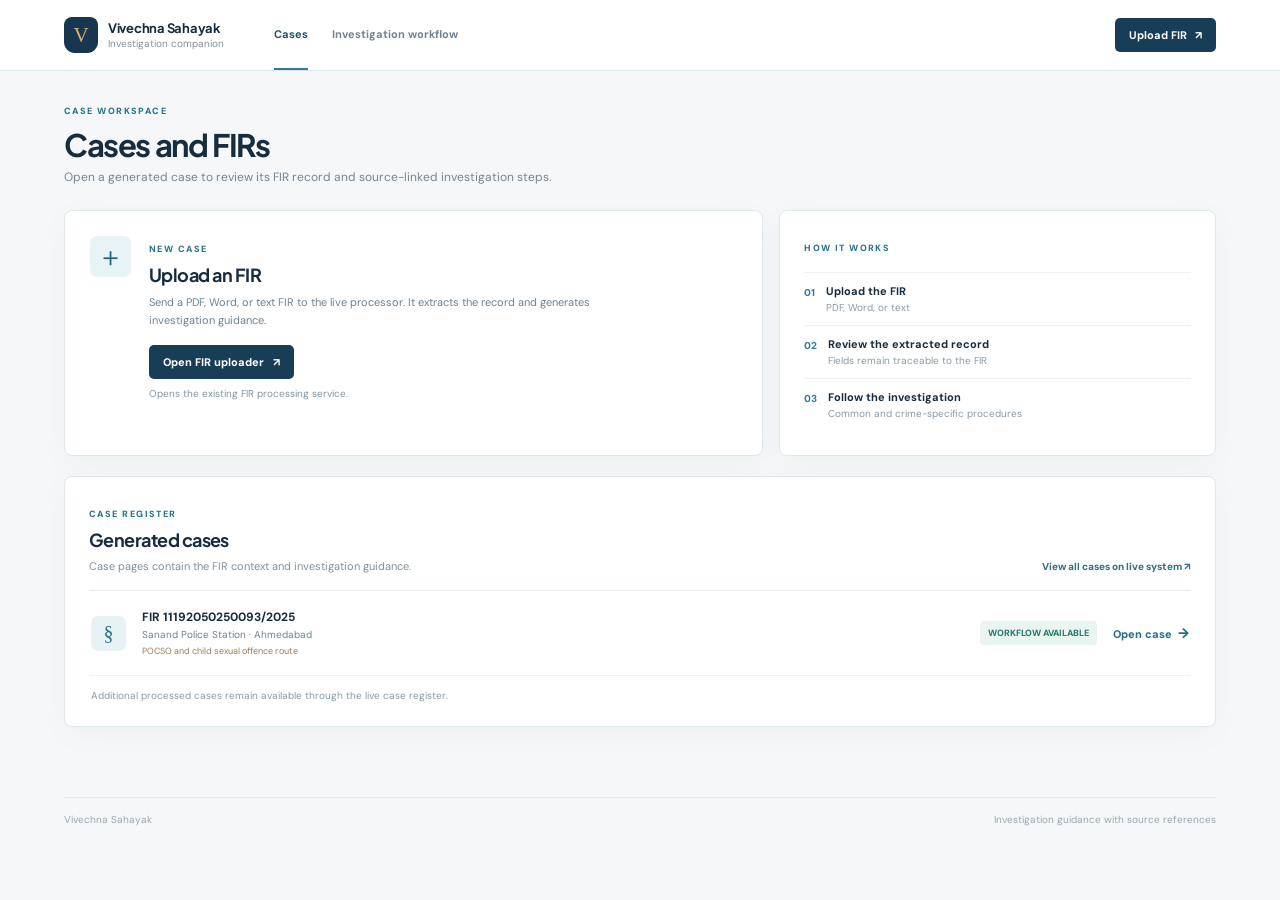
==== commit b84caa54: "Complete FIR overview and guided source checklists" ====
--- a/docs/index.html
+++ b/docs/index.html
@@ -15,7 +15,7 @@
     <div class="page-heading"><div><div class="eyebrow">CASE WORKSPACE</div><h1>Cases and FIRs</h1><p>Open a generated case to review its FIR record and source-linked investigation steps.</p></div></div>
     <div class="home-grid">
       <section class="upload-card" aria-labelledby="upload-heading"><div class="card-icon" aria-hidden="true">＋</div><div><span class="card-kicker">NEW CASE</span><h2 id="upload-heading">Upload an FIR</h2><p>Send a PDF, Word, or text FIR to the live processor. It extracts the record and generates investigation guidance.</p><a class="primary-action" href="http://200.234.38.244/">Open FIR uploader <span aria-hidden="true">↗</span></a><small>Opens the existing FIR processing service.</small></div></section>
-      <section class="steps-card" aria-label="How cases are processed"><span class="card-kicker">HOW IT WORKS</span><ol><li><span>01</span><div><strong>Upload the FIR</strong><small>PDF, Word, or text</small></div></li><li><span>02</span><div><strong>Review the extracted record</strong><small>Fields remain traceable to the FIR</small></div></li><li><span>03</span><div><strong>Follow the investigation</strong><small>Common and case-related procedures</small></div></li></ol></section>
+      <section class="steps-card" aria-label="How cases are processed"><span class="card-kicker">HOW IT WORKS</span><ol><li><span>01</span><div><strong>Upload the FIR</strong><small>PDF, Word, or text</small></div></li><li><span>02</span><div><strong>Review the extracted record</strong><small>Fields remain traceable to the FIR</small></div></li><li><span>03</span><div><strong>Follow the investigation</strong><small>Common and crime-specific procedures</small></div></li></ol></section>
     </div>
     <section class="cases-section" aria-labelledby="cases-heading"><div class="section-header"><div><span class="card-kicker">CASE REGISTER</span><h2 id="cases-heading">Generated cases</h2><p>Case pages contain the FIR context and investigation guidance.</p></div><a href="http://200.234.38.244/">View all cases on live system <span aria-hidden="true">↗</span></a></div><div class="case-row"><div class="case-symbol" aria-hidden="true">§</div><div class="case-details"><strong>FIR 11192050250093/2025</strong><span>Sanand Police Station · Ahmedabad</span><small>POCSO and child sexual offence route</small></div><span class="case-status">WORKFLOW AVAILABLE</span><a class="case-open" href="cases/11192050250093-2025/">Open case <span aria-hidden="true">→</span></a></div><p class="case-note">Additional processed cases remain available through the live case register.</p></section>
   </main>
